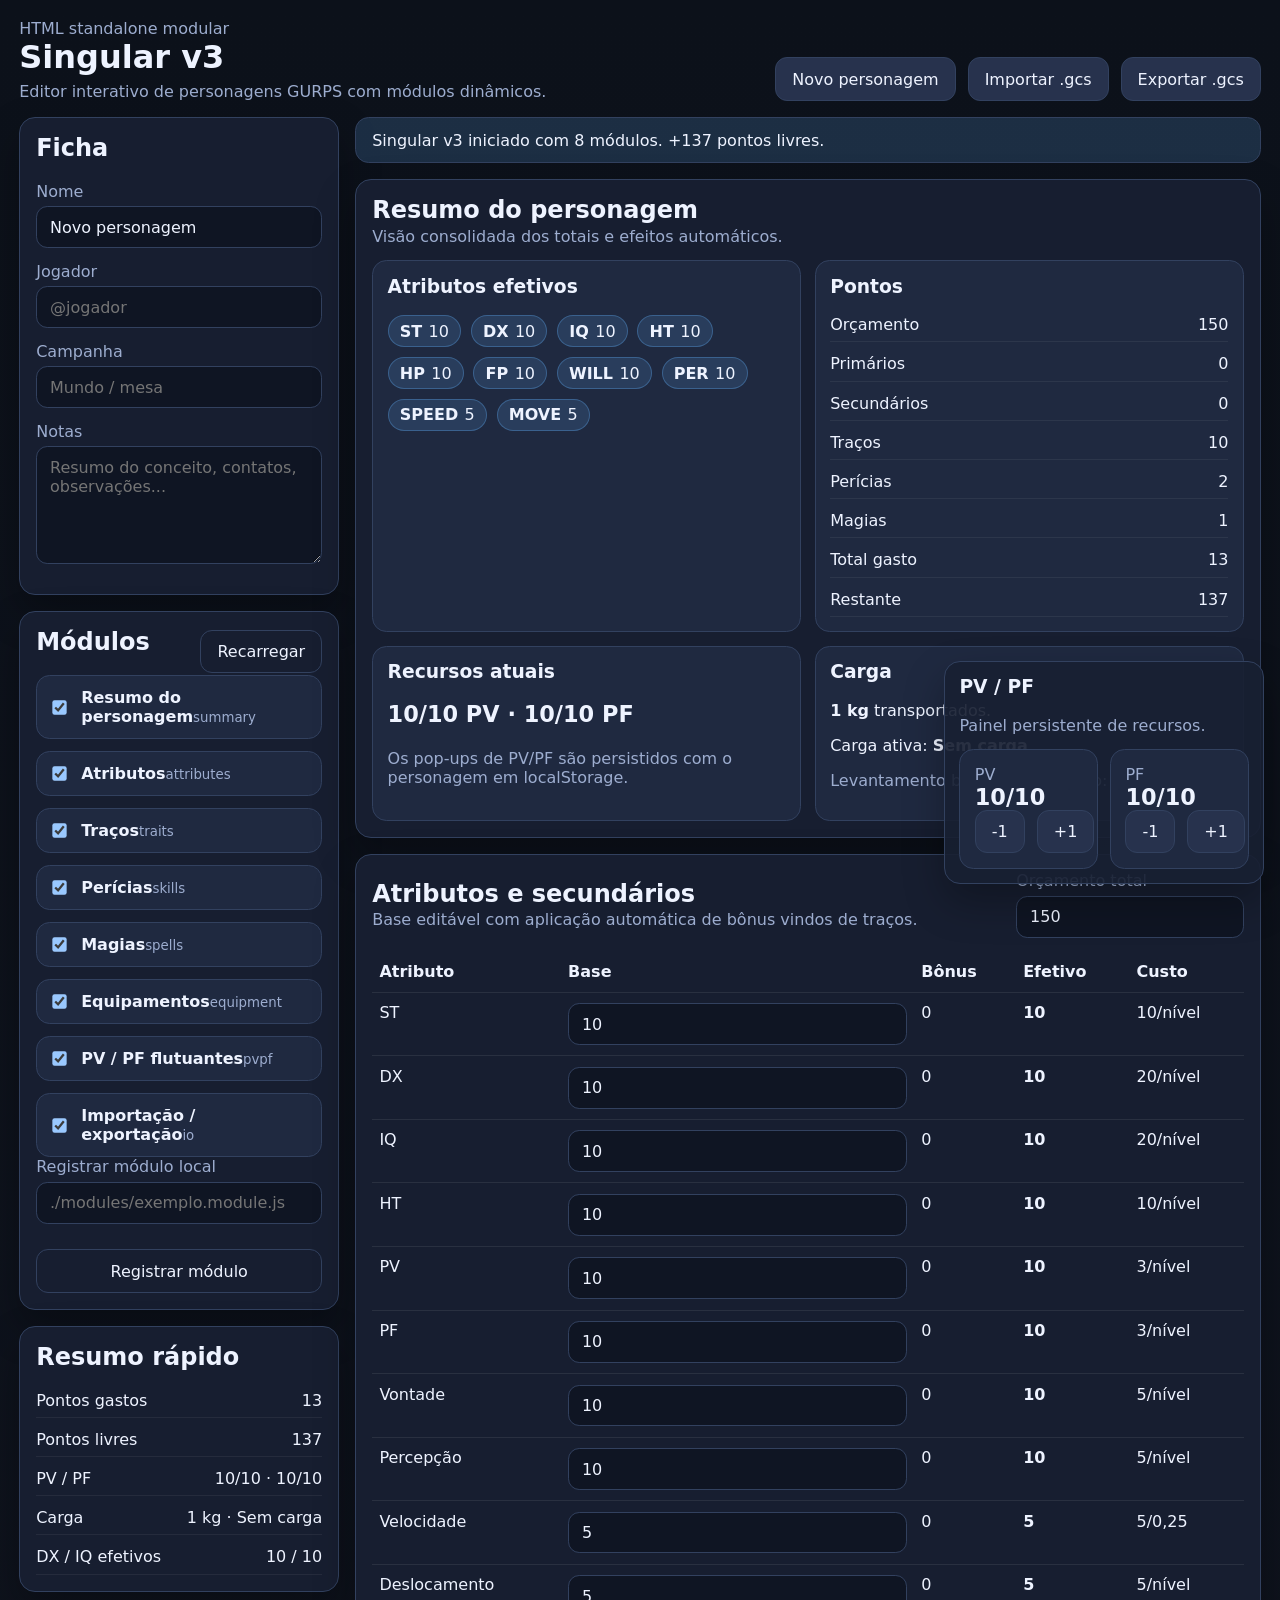
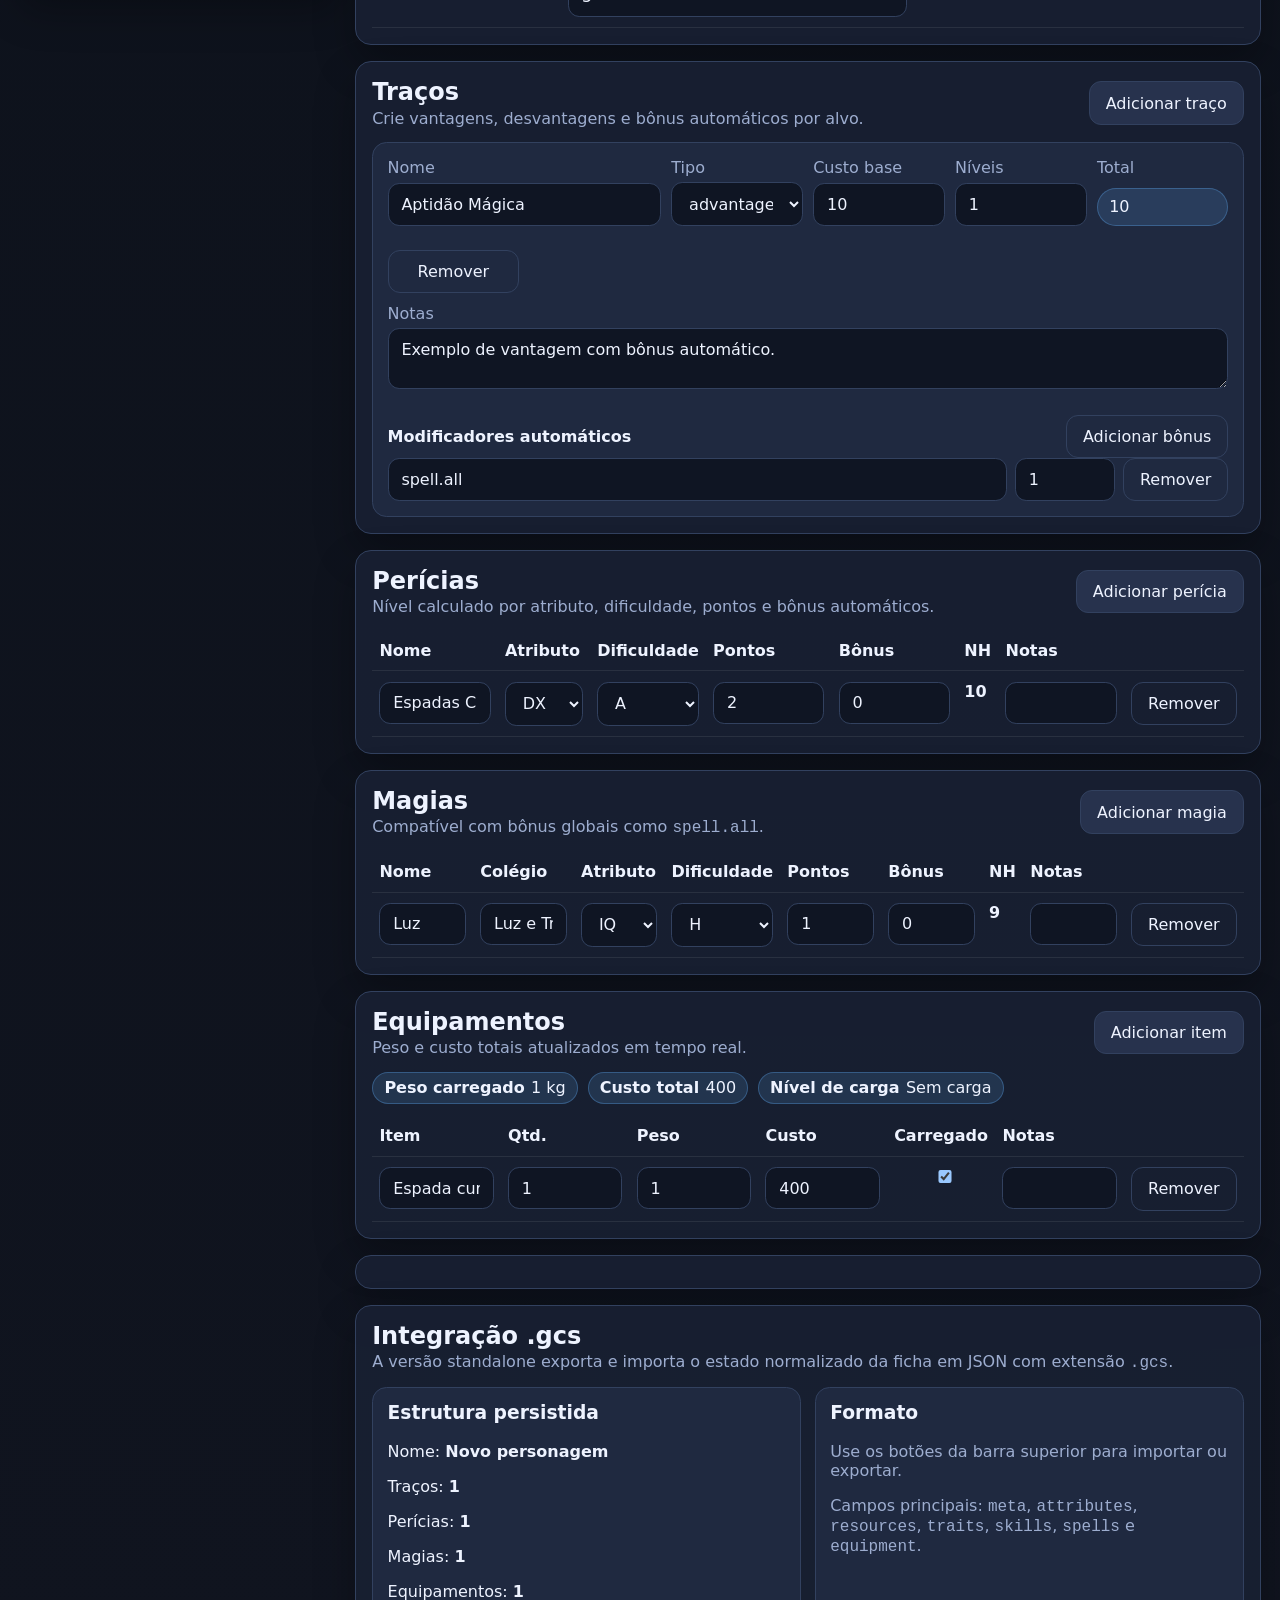
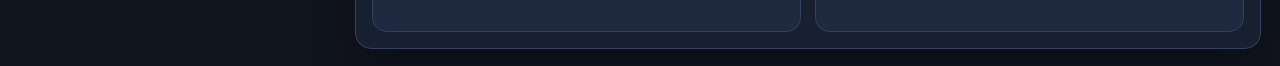
==== index.modular.html @ d9adace2 "feat: make single-file html the primary entry Co-authored-by: BaHalus <84689433+BaHalus@users.norepl" ====
<!DOCTYPE html>
<html lang="pt-BR">
<head>
  <meta charset="UTF-8">
  <meta name="viewport" content="width=device-width, initial-scale=1.0">
  <title>Singular v3</title>
  <link rel="stylesheet" href="./core/styles.css">
</head>
<body>
  <div class="app-shell">
    <header class="topbar">
      <div>
        <p class="eyebrow">HTML standalone modular</p>
        <h1>Singular v3</h1>
        <p class="subtitle">Editor interativo de personagens GURPS com módulos dinâmicos.</p>
      </div>
      <div class="toolbar">
        <button id="new-character-btn" type="button">Novo personagem</button>
        <button id="import-gcs-btn" type="button">Importar .gcs</button>
        <button id="export-gcs-btn" type="button">Exportar .gcs</button>
        <input id="gcs-file-input" type="file" accept=".gcs,.json" hidden>
      </div>
    </header>

    <div class="layout">
      <aside class="sidebar">
        <section class="panel">
          <h2>Ficha</h2>
          <label class="field">
            <span>Nome</span>
            <input id="meta-name" type="text" placeholder="Nome do personagem">
          </label>
          <label class="field">
            <span>Jogador</span>
            <input id="meta-player" type="text" placeholder="@jogador">
          </label>
          <label class="field">
            <span>Campanha</span>
            <input id="meta-campaign" type="text" placeholder="Mundo / mesa">
          </label>
          <label class="field">
            <span>Notas</span>
            <textarea id="meta-notes" rows="5" placeholder="Resumo do conceito, contatos, observações..."></textarea>
          </label>
        </section>

        <section class="panel">
          <div class="panel-heading">
            <h2>Módulos</h2>
            <button id="reload-modules-btn" type="button" class="ghost">Recarregar</button>
          </div>
          <div id="module-list" class="module-list"></div>
          <div class="custom-module-box">
            <label class="field">
              <span>Registrar módulo local</span>
              <input id="custom-module-path" type="text" placeholder="./modules/exemplo.module.js">
            </label>
            <button id="register-module-btn" type="button" class="ghost">Registrar módulo</button>
          </div>
        </section>

        <section class="panel">
          <h2>Resumo rápido</h2>
          <div id="quick-summary" class="quick-summary"></div>
        </section>
      </aside>

      <main class="content">
        <div id="status-banner" class="status-banner" hidden></div>
        <div id="module-host" class="module-host"></div>
      </main>
    </div>
  </div>

  <div id="floating-root"></div>

  <template id="module-card-template">
    <section class="module-card">
      <div class="module-card__body"></div>
    </section>
  </template>

  <script>
    const bootstrapScript = document.createElement('script');
    if (window.location.protocol === 'file:') {
      bootstrapScript.src = './scripts/standalone.js';
    } else {
      bootstrapScript.type = 'module';
      bootstrapScript.src = './scripts/bootstrap.js';
    }
    document.body.appendChild(bootstrapScript);
  </script>
</body>
</html>
---- core/styles.css ----
:root {
  color-scheme: dark;
  --bg: #10141f;
  --surface: #182032;
  --surface-alt: #1f2940;
  --surface-soft: #27324d;
  --text: #eef3ff;
  --muted: #9dadcf;
  --accent: #63b3ff;
  --accent-2: #8ef0ba;
  --danger: #ff8080;
  --border: #32415f;
  --shadow: 0 18px 40px rgba(0, 0, 0, 0.28);
}

* { box-sizing: border-box; }

body {
  margin: 0;
  min-height: 100vh;
  font-family: Inter, system-ui, sans-serif;
  background: linear-gradient(180deg, #0c111a 0%, var(--bg) 100%);
  color: var(--text);
}

button,
input,
textarea,
select {
  font: inherit;
}

button {
  border: 1px solid var(--border);
  background: var(--surface-soft);
  color: var(--text);
  border-radius: 0.75rem;
  padding: 0.7rem 1rem;
  cursor: pointer;
}

button:hover { border-color: var(--accent); }
button.ghost { background: transparent; }

input,
textarea,
select {
  width: 100%;
  background: #0f1523;
  color: var(--text);
  border: 1px solid var(--border);
  border-radius: 0.7rem;
  padding: 0.65rem 0.8rem;
}

textarea { resize: vertical; }

.app-shell {
  width: min(1400px, 100%);
  margin: 0 auto;
  padding: 1.2rem;
}

.topbar,
.layout {
  display: grid;
  gap: 1rem;
}

.topbar {
  grid-template-columns: minmax(0, 1fr) auto;
  align-items: end;
  margin-bottom: 1rem;
}

.eyebrow,
.subtitle {
  margin: 0;
  color: var(--muted);
}

h1, h2, h3, p { margin-top: 0; }
h1 { margin-bottom: 0.35rem; }

.toolbar {
  display: flex;
  flex-wrap: wrap;
  gap: 0.75rem;
  justify-content: flex-end;
}

.layout {
  grid-template-columns: minmax(280px, 320px) minmax(0, 1fr);
  align-items: start;
}

.sidebar,
.content,
.module-host {
  display: grid;
  gap: 1rem;
}

.panel,
.module-card,
.floating-card {
  background: rgba(24, 32, 50, 0.92);
  border: 1px solid var(--border);
  border-radius: 1rem;
  box-shadow: var(--shadow);
}

.panel,
.module-card__body {
  padding: 1rem;
}

.panel-heading,
.module-header,
.inline-toolbar,
.resource-controls {
  display: flex;
  gap: 0.75rem;
  justify-content: space-between;
  align-items: center;
}

.field {
  display: grid;
  gap: 0.35rem;
  margin-bottom: 0.85rem;
}

.field span,
.module-item small,
.hint {
  color: var(--muted);
}

.module-list,
.custom-module-box,
.quick-summary dl,
.resource-grid,
.entry-list {
  display: grid;
  gap: 0.75rem;
}

.module-item {
  display: flex;
  gap: 0.75rem;
  align-items: center;
  background: var(--surface-alt);
  border: 1px solid var(--border);
  border-radius: 0.85rem;
  padding: 0.75rem;
}

.module-item input {
  width: auto;
  transform: scale(1.1);
}

.quick-summary dl,
.quick-summary div {
  margin: 0;
}

.quick-summary div {
  display: flex;
  justify-content: space-between;
  gap: 0.75rem;
  border-bottom: 1px solid rgba(255,255,255,0.06);
  padding-bottom: 0.45rem;
}

.status-banner {
  padding: 0.8rem 1rem;
  border-radius: 0.85rem;
  border: 1px solid var(--border);
  background: rgba(99, 179, 255, 0.18);
}

.status-banner[data-type="error"] {
  background: rgba(255, 128, 128, 0.18);
  border-color: rgba(255, 128, 128, 0.55);
}

.module-header {
  margin-bottom: 0.9rem;
}

.module-header h2 {
  margin-bottom: 0.15rem;
}

.module-grid {
  display: grid;
  gap: 0.85rem;
}

.module-grid.cols-2 {
  grid-template-columns: repeat(2, minmax(0, 1fr));
}

.table-grid {
  width: 100%;
  border-collapse: collapse;
}

.table-grid th,
.table-grid td {
  text-align: left;
  padding: 0.65rem 0.45rem;
  border-bottom: 1px solid rgba(255,255,255,0.08);
  vertical-align: top;
}

.table-grid input,
.table-grid select {
  min-width: 72px;
}

.entry-card {
  background: var(--surface-alt);
  border: 1px solid var(--border);
  border-radius: 0.9rem;
  padding: 0.9rem;
}

.entry-card__grid {
  display: grid;
  gap: 0.65rem;
  grid-template-columns: repeat(6, minmax(0, 1fr));
}

.entry-card__grid .wide {
  grid-column: span 2;
}

.entry-card__grid .full {
  grid-column: 1 / -1;
}

.modifier-list {
  display: grid;
  gap: 0.5rem;
}

.modifier-row {
  display: grid;
  gap: 0.5rem;
  grid-template-columns: 1.5fr 100px auto;
}

.stat-pill {
  display: inline-flex;
  align-items: center;
  gap: 0.4rem;
  padding: 0.35rem 0.7rem;
  border-radius: 999px;
  background: rgba(99, 179, 255, 0.15);
  border: 1px solid rgba(99, 179, 255, 0.3);
}

.pill-row {
  display: flex;
  flex-wrap: wrap;
  gap: 0.6rem;
}

#floating-root {
  position: fixed;
  right: 1rem;
  bottom: 1rem;
  display: grid;
  gap: 0.75rem;
  z-index: 30;
}

.floating-card {
  width: min(320px, calc(100vw - 2rem));
  padding: 0.9rem;
}

.resource-grid {
  grid-template-columns: repeat(2, minmax(0, 1fr));
}

.resource-value {
  font-size: 1.4rem;
  font-weight: 700;
}

.resource-controls button {
  flex: 1;
}

.mono {
  font-family: ui-monospace, SFMono-Regular, monospace;
}

.danger {
  color: var(--danger);
}

@media (max-width: 980px) {
  .layout,
  .topbar,
  .module-grid.cols-2,
  .entry-card__grid,
  .resource-grid {
    grid-template-columns: 1fr;
  }

  .toolbar {
    justify-content: stretch;
  }

  .toolbar button {
    flex: 1 1 auto;
  }

  .entry-card__grid .wide,
  .entry-card__grid .full {
    grid-column: auto;
  }
}
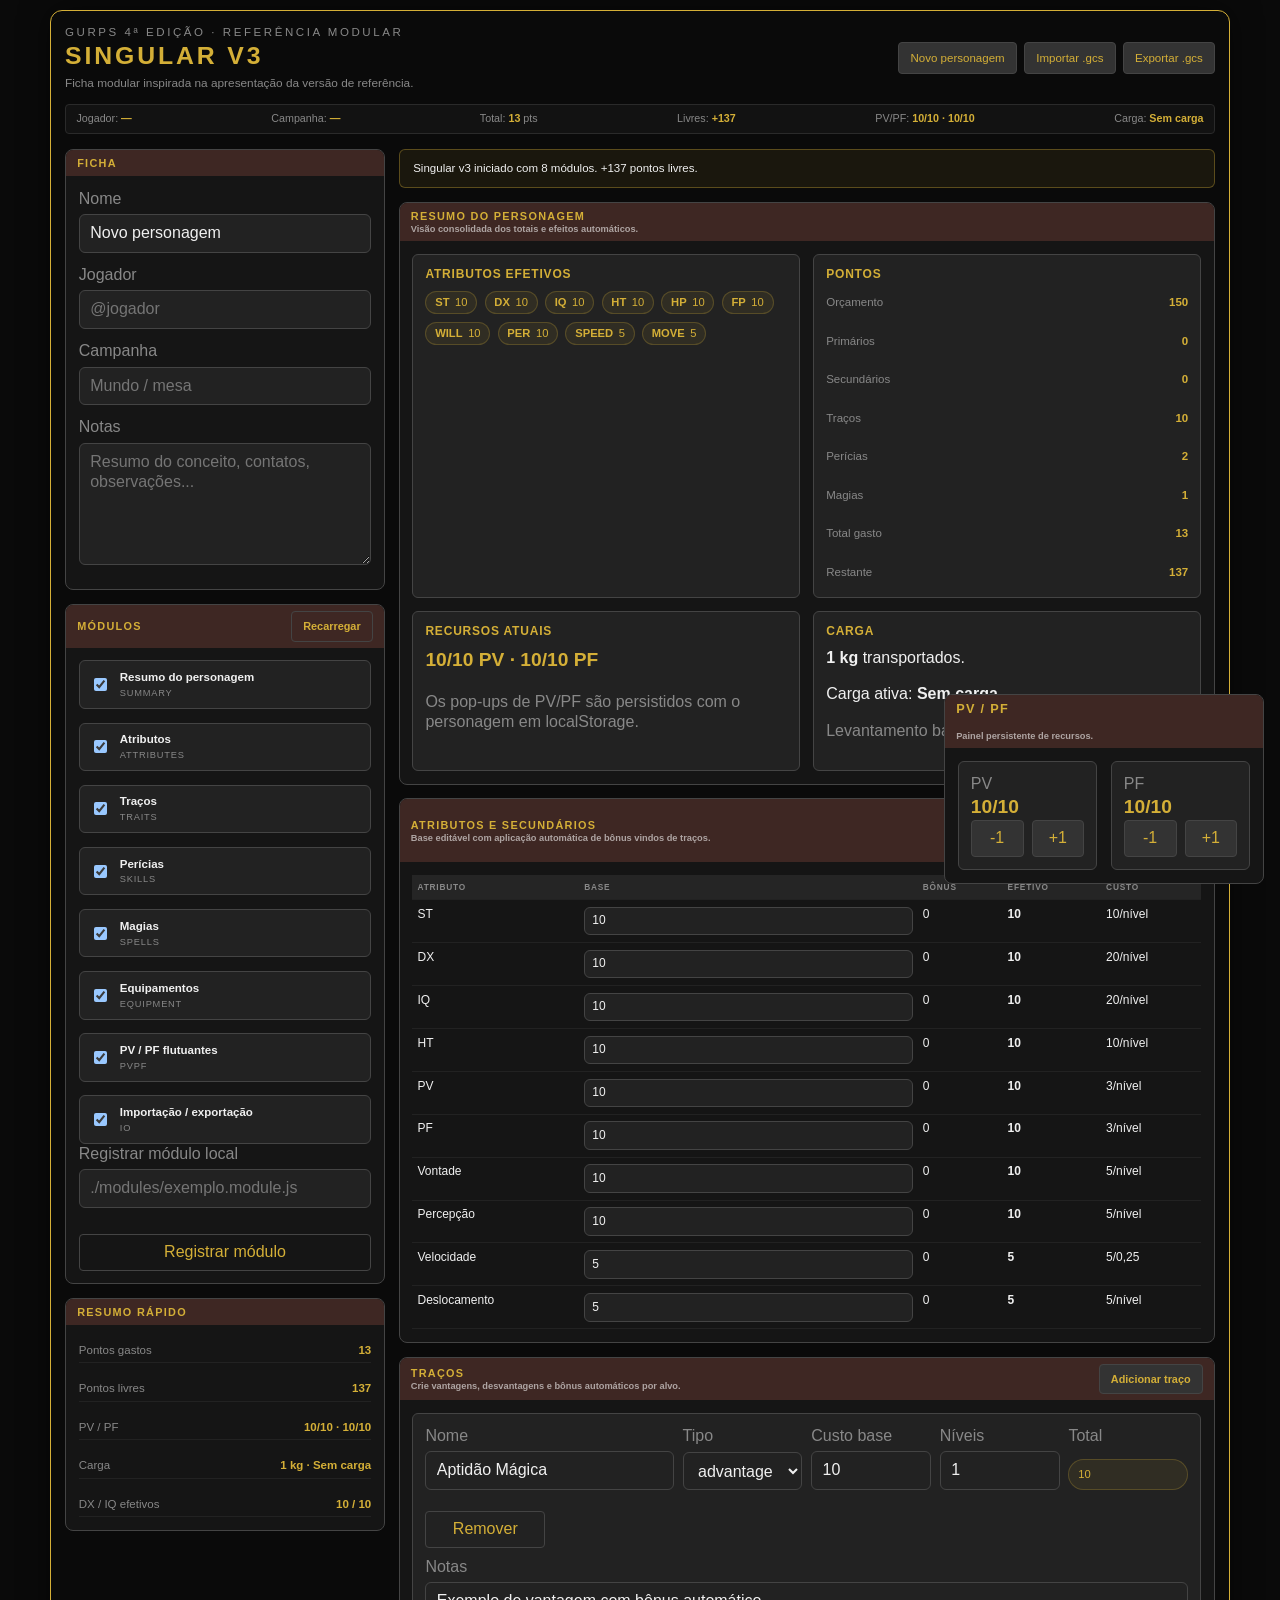
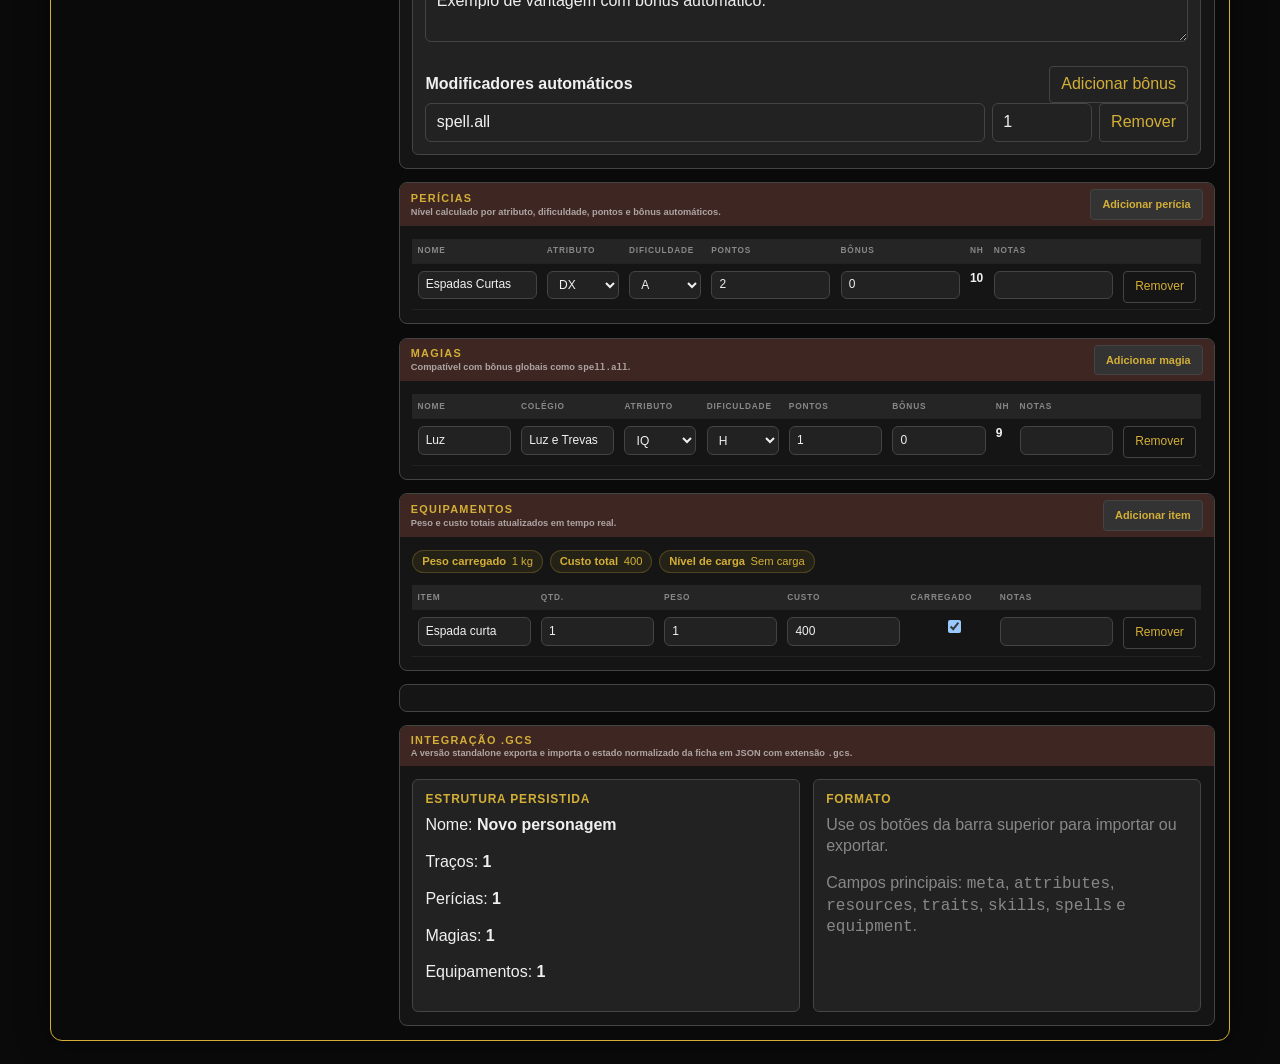
==== commit 0342d336: "feat: polish ui toward reference style Co-authored-by: BaHalus <84689433+BaHalus@users.noreply.githu" ====
--- a/index.modular.html
+++ b/index.modular.html
@@ -1,5 +1,5 @@
 <!DOCTYPE html>
-<html lang="pt-BR">
+<html lang="pt-BR" data-theme="dark">
 <head>
   <meta charset="UTF-8">
   <meta name="viewport" content="width=device-width, initial-scale=1.0">
@@ -7,12 +7,12 @@
   <link rel="stylesheet" href="./core/styles.css">
 </head>
 <body>
-  <div class="app-shell">
+  <div class="sheet app-shell">
     <header class="topbar">
-      <div>
-        <p class="eyebrow">HTML standalone modular</p>
+      <div class="topbar-copy">
+        <p class="eyebrow">GURPS 4ª edição · referência modular</p>
         <h1>Singular v3</h1>
-        <p class="subtitle">Editor interativo de personagens GURPS com módulos dinâmicos.</p>
+        <p class="subtitle">Ficha modular inspirada na apresentação da versão de referência.</p>
       </div>
       <div class="toolbar">
         <button id="new-character-btn" type="button">Novo personagem</button>
@@ -21,6 +21,8 @@
         <input id="gcs-file-input" type="file" accept=".gcs,.json" hidden>
       </div>
     </header>
+
+    <div id="social-summary" class="social-line"></div>
 
     <div class="layout">
       <aside class="sidebar">
--- a/core/styles.css
+++ b/core/styles.css
@@ -1,16 +1,23 @@
-:root {
+:root,
+[data-theme="dark"] {
   color-scheme: dark;
-  --bg: #10141f;
-  --surface: #182032;
-  --surface-alt: #1f2940;
-  --surface-soft: #27324d;
-  --text: #eef3ff;
-  --muted: #9dadcf;
-  --accent: #63b3ff;
-  --accent-2: #8ef0ba;
-  --danger: #ff8080;
-  --border: #32415f;
-  --shadow: 0 18px 40px rgba(0, 0, 0, 0.28);
+  --gold: #d4af37;
+  --bg: #0a0a0a;
+  --card: #151515;
+  --accent: #3e2723;
+  --text: #f0f0f0;
+  --grey: #888;
+  --border: #444;
+  --neg: #ff4444;
+  --toolbar-bg: #111;
+  --toolbar-border: #2a2a2a;
+  --input-bg: #222;
+  --btn-bg: #333;
+  --btn-border: #444;
+  --th-bg: #252525;
+  --td-border: #222;
+  --surface-soft: #242424;
+  --shadow: 0 0 30px rgba(0, 0, 0, 0.5);
 }
 
 * { box-sizing: border-box; }
@@ -18,9 +25,12 @@
 body {
   margin: 0;
   min-height: 100vh;
-  font-family: Inter, system-ui, sans-serif;
-  background: linear-gradient(180deg, #0c111a 0%, var(--bg) 100%);
+  padding: 0 10px 24px;
+  font-family: Arial, Helvetica, sans-serif;
+  background: var(--bg);
   color: var(--text);
+  line-height: 1.3;
+  -webkit-tap-highlight-color: transparent;
 }
 
 button,
@@ -31,62 +41,133 @@
 }
 
 button {
-  border: 1px solid var(--border);
-  background: var(--surface-soft);
-  color: var(--text);
-  border-radius: 0.75rem;
-  padding: 0.7rem 1rem;
+  border: 1px solid var(--btn-border);
+  background: var(--btn-bg);
+  color: var(--gold);
+  border-radius: 4px;
+  padding: 0.45rem 0.7rem;
   cursor: pointer;
-}
-
-button:hover { border-color: var(--accent); }
-button.ghost { background: transparent; }
+  transition: 0.15s ease;
+}
+
+button:hover {
+  border-color: var(--gold);
+  background: rgba(212, 175, 55, 0.08);
+}
+
+button.ghost {
+  background: transparent;
+}
 
 input,
 textarea,
 select {
   width: 100%;
-  background: #0f1523;
+  background: var(--input-bg);
   color: var(--text);
   border: 1px solid var(--border);
-  border-radius: 0.7rem;
-  padding: 0.65rem 0.8rem;
-}
-
-textarea { resize: vertical; }
-
-.app-shell {
-  width: min(1400px, 100%);
-  margin: 0 auto;
-  padding: 1.2rem;
+  border-radius: 6px;
+  padding: 0.5rem 0.65rem;
+}
+
+textarea {
+  resize: vertical;
+}
+
+.sheet.app-shell {
+  width: min(1180px, 100%);
+  margin: 10px auto 0;
+  padding: 14px;
+  background: var(--bg);
+  border: 1px solid var(--gold);
+  border-radius: 12px;
+  box-shadow: var(--shadow);
 }
 
 .topbar,
-.layout {
-  display: grid;
-  gap: 1rem;
+.layout,
+.sidebar,
+.content,
+.module-host,
+.resource-grid,
+.entry-list,
+.module-list,
+.custom-module-box,
+.quick-summary dl {
+  display: grid;
+  gap: 0.85rem;
 }
 
 .topbar {
   grid-template-columns: minmax(0, 1fr) auto;
-  align-items: end;
-  margin-bottom: 1rem;
-}
-
-.eyebrow,
+  align-items: center;
+  gap: 0.9rem;
+  margin-bottom: 0.75rem;
+}
+
+.topbar-copy {
+  min-width: 0;
+}
+
+.eyebrow {
+  margin: 0;
+  color: var(--grey);
+  font-size: 0.72rem;
+  text-transform: uppercase;
+  letter-spacing: 0.16rem;
+}
+
+h1,
+h2,
+h3,
+p {
+  margin-top: 0;
+}
+
+h1 {
+  margin-bottom: 0.25rem;
+  color: var(--gold);
+  font-size: 1.55rem;
+  text-transform: uppercase;
+  letter-spacing: 0.18rem;
+  text-align: left;
+}
+
 .subtitle {
   margin: 0;
-  color: var(--muted);
-}
-
-h1, h2, h3, p { margin-top: 0; }
-h1 { margin-bottom: 0.35rem; }
+  color: var(--grey);
+  font-size: 0.74rem;
+}
 
 .toolbar {
   display: flex;
   flex-wrap: wrap;
-  gap: 0.75rem;
+  gap: 0.45rem;
   justify-content: flex-end;
+}
+
+.toolbar button {
+  min-height: 32px;
+  font-size: 0.72rem;
+}
+
+.social-line {
+  display: flex;
+  flex-wrap: wrap;
+  justify-content: space-between;
+  gap: 0.5rem 0.9rem;
+  margin-bottom: 0.95rem;
+  padding: 0.45rem 0.65rem;
+  background: rgba(255, 255, 255, 0.03);
+  border: 1px solid var(--toolbar-border);
+  border-radius: 4px;
+  color: var(--grey);
+  font-size: 0.67rem;
+}
+
+.social-line b {
+  color: var(--gold);
+  font-weight: 700;
 }
 
 .layout {
@@ -94,71 +175,100 @@
   align-items: start;
 }
 
-.sidebar,
-.content,
-.module-host {
-  display: grid;
-  gap: 1rem;
-}
-
 .panel,
 .module-card,
 .floating-card {
-  background: rgba(24, 32, 50, 0.92);
+  background: var(--card);
   border: 1px solid var(--border);
-  border-radius: 1rem;
-  box-shadow: var(--shadow);
+  border-radius: 8px;
+  overflow: hidden;
 }
 
 .panel,
-.module-card__body {
-  padding: 1rem;
-}
-
+.module-card__body,
+.floating-card {
+  padding: 0.8rem;
+}
+
+.panel > h2:first-child,
 .panel-heading,
-.module-header,
-.inline-toolbar,
-.resource-controls {
-  display: flex;
-  gap: 0.75rem;
+.module-header {
+  display: flex;
+  gap: 0.5rem;
+  align-items: center;
   justify-content: space-between;
-  align-items: center;
+  margin: -0.8rem -0.8rem 0.8rem;
+  padding: 0.38rem 0.7rem;
+  background: var(--accent);
+  color: var(--gold);
+  font-weight: 700;
+  text-transform: uppercase;
+  font-size: 0.68rem;
+  letter-spacing: 0.08rem;
+}
+
+.panel > h2:first-child {
+  display: block;
+}
+
+.panel-heading h2,
+.module-header h2 {
+  margin: 0;
+  color: inherit;
+  font-size: inherit;
+}
+
+.module-header .subtitle,
+.panel-heading .subtitle {
+  color: rgba(255, 255, 255, 0.58);
+  font-size: 0.58rem;
+  letter-spacing: 0;
+  text-transform: none;
+}
+
+.module-header .field {
+  margin: 0;
 }
 
 .field {
   display: grid;
-  gap: 0.35rem;
-  margin-bottom: 0.85rem;
+  gap: 0.28rem;
+  margin-bottom: 0.75rem;
 }
 
 .field span,
 .module-item small,
-.hint {
-  color: var(--muted);
-}
-
-.module-list,
-.custom-module-box,
-.quick-summary dl,
-.resource-grid,
-.entry-list {
-  display: grid;
-  gap: 0.75rem;
+.hint,
+dt {
+  color: var(--grey);
 }
 
 .module-item {
   display: flex;
-  gap: 0.75rem;
+  gap: 0.6rem;
   align-items: center;
-  background: var(--surface-alt);
+  background: var(--input-bg);
   border: 1px solid var(--border);
-  border-radius: 0.85rem;
-  padding: 0.75rem;
+  border-radius: 6px;
+  padding: 0.55rem 0.65rem;
+}
+
+.module-item strong {
+  display: block;
+  color: var(--text);
+  font-size: 0.72rem;
+}
+
+.module-item small {
+  display: block;
+  font-size: 0.58rem;
+  margin-top: 0.12rem;
+  text-transform: uppercase;
+  letter-spacing: 0.05rem;
 }
 
 .module-item input {
   width: auto;
-  transform: scale(1.1);
 }
 
 .quick-summary dl,
@@ -170,33 +280,34 @@
   display: flex;
   justify-content: space-between;
   gap: 0.75rem;
-  border-bottom: 1px solid rgba(255,255,255,0.06);
-  padding-bottom: 0.45rem;
+  padding: 0.28rem 0;
+  border-bottom: 1px solid var(--td-border);
+  font-size: 0.72rem;
+}
+
+.quick-summary dd {
+  margin: 0;
+  color: var(--gold);
+  font-weight: 700;
 }
 
 .status-banner {
-  padding: 0.8rem 1rem;
-  border-radius: 0.85rem;
-  border: 1px solid var(--border);
-  background: rgba(99, 179, 255, 0.18);
+  padding: 0.7rem 0.85rem;
+  border-radius: 6px;
+  border: 1px solid rgba(212, 175, 55, 0.35);
+  background: rgba(212, 175, 55, 0.08);
+  color: var(--text);
+  font-size: 0.72rem;
 }
 
 .status-banner[data-type="error"] {
-  background: rgba(255, 128, 128, 0.18);
-  border-color: rgba(255, 128, 128, 0.55);
-}
-
-.module-header {
-  margin-bottom: 0.9rem;
-}
-
-.module-header h2 {
-  margin-bottom: 0.15rem;
+  background: rgba(255, 68, 68, 0.1);
+  border-color: rgba(255, 68, 68, 0.35);
 }
 
 .module-grid {
   display: grid;
-  gap: 0.85rem;
+  gap: 0.8rem;
 }
 
 .module-grid.cols-2 {
@@ -206,31 +317,50 @@
 .table-grid {
   width: 100%;
   border-collapse: collapse;
+  font-size: 0.75rem;
 }
 
 .table-grid th,
 .table-grid td {
   text-align: left;
-  padding: 0.65rem 0.45rem;
-  border-bottom: 1px solid rgba(255,255,255,0.08);
+  padding: 0.42rem 0.32rem;
+  border-bottom: 1px solid var(--td-border);
   vertical-align: top;
+}
+
+.table-grid th {
+  background: var(--th-bg);
+  color: var(--grey);
+  font-size: 0.52rem;
+  text-transform: uppercase;
+  letter-spacing: 0.05rem;
+  white-space: nowrap;
 }
 
 .table-grid input,
 .table-grid select {
   min-width: 72px;
+  padding: 0.34rem 0.45rem;
 }
 
 .entry-card {
-  background: var(--surface-alt);
+  background: var(--input-bg);
   border: 1px solid var(--border);
-  border-radius: 0.9rem;
-  padding: 0.9rem;
+  border-radius: 6px;
+  padding: 0.75rem;
+}
+
+.entry-card h3 {
+  color: var(--gold);
+  font-size: 0.75rem;
+  margin-bottom: 0.5rem;
+  text-transform: uppercase;
+  letter-spacing: 0.05rem;
 }
 
 .entry-card__grid {
   display: grid;
-  gap: 0.65rem;
+  gap: 0.55rem;
   grid-template-columns: repeat(6, minmax(0, 1fr));
 }
 
@@ -244,29 +374,39 @@
 
 .modifier-list {
   display: grid;
-  gap: 0.5rem;
+  gap: 0.45rem;
 }
 
 .modifier-row {
   display: grid;
-  gap: 0.5rem;
+  gap: 0.45rem;
   grid-template-columns: 1.5fr 100px auto;
 }
 
 .stat-pill {
   display: inline-flex;
   align-items: center;
-  gap: 0.4rem;
-  padding: 0.35rem 0.7rem;
+  gap: 0.35rem;
+  padding: 0.22rem 0.55rem;
   border-radius: 999px;
-  background: rgba(99, 179, 255, 0.15);
-  border: 1px solid rgba(99, 179, 255, 0.3);
+  background: rgba(212, 175, 55, 0.08);
+  border: 1px solid rgba(212, 175, 55, 0.24);
+  color: var(--gold);
+  font-size: 0.7rem;
 }
 
 .pill-row {
   display: flex;
   flex-wrap: wrap;
-  gap: 0.6rem;
+  gap: 0.45rem;
+}
+
+.inline-toolbar,
+.resource-controls {
+  display: flex;
+  gap: 0.5rem;
+  justify-content: space-between;
+  align-items: center;
 }
 
 #floating-root {
@@ -280,7 +420,6 @@
 
 .floating-card {
   width: min(320px, calc(100vw - 2rem));
-  padding: 0.9rem;
 }
 
 .resource-grid {
@@ -288,8 +427,9 @@
 }
 
 .resource-value {
-  font-size: 1.4rem;
+  font-size: 1.2rem;
   font-weight: 700;
+  color: var(--gold);
 }
 
 .resource-controls button {
@@ -301,7 +441,7 @@
 }
 
 .danger {
-  color: var(--danger);
+  color: var(--neg);
 }
 
 @media (max-width: 980px) {
@@ -325,4 +465,9 @@
   .entry-card__grid .full {
     grid-column: auto;
   }
-}
+
+  .social-line {
+    flex-direction: column;
+    align-items: flex-start;
+  }
+}
